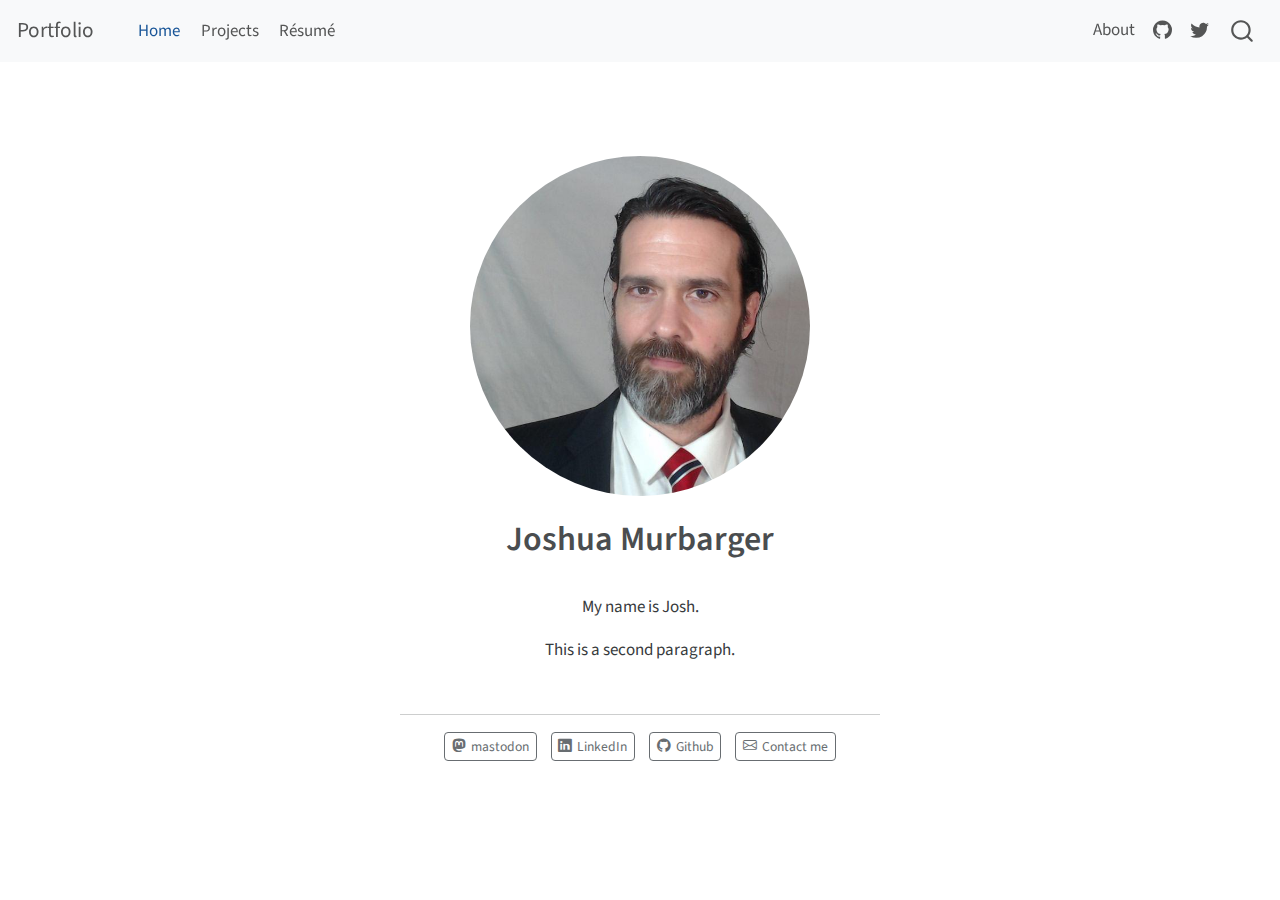
==== docs/index.html @ 5916e563 "commit attempt web files" ====
<!DOCTYPE html>
<html xmlns="http://www.w3.org/1999/xhtml" lang="en" xml:lang="en"><head>

<meta charset="utf-8">
<meta name="generator" content="quarto-1.3.450">

<meta name="viewport" content="width=device-width, initial-scale=1.0, user-scalable=yes">


<title>Portfolio - Joshua Murbarger</title>
<style>
code{white-space: pre-wrap;}
span.smallcaps{font-variant: small-caps;}
div.columns{display: flex; gap: min(4vw, 1.5em);}
div.column{flex: auto; overflow-x: auto;}
div.hanging-indent{margin-left: 1.5em; text-indent: -1.5em;}
ul.task-list{list-style: none;}
ul.task-list li input[type="checkbox"] {
  width: 0.8em;
  margin: 0 0.8em 0.2em -1em; /* quarto-specific, see https://github.com/quarto-dev/quarto-cli/issues/4556 */ 
  vertical-align: middle;
}
</style>


<script src="site_libs/quarto-nav/quarto-nav.js"></script>
<script src="site_libs/quarto-nav/headroom.min.js"></script>
<script src="site_libs/clipboard/clipboard.min.js"></script>
<script src="site_libs/quarto-search/autocomplete.umd.js"></script>
<script src="site_libs/quarto-search/fuse.min.js"></script>
<script src="site_libs/quarto-search/quarto-search.js"></script>
<meta name="quarto:offset" content="./">
<script src="site_libs/quarto-html/quarto.js"></script>
<script src="site_libs/quarto-html/popper.min.js"></script>
<script src="site_libs/quarto-html/tippy.umd.min.js"></script>
<link href="site_libs/quarto-html/tippy.css" rel="stylesheet">
<link href="site_libs/quarto-html/quarto-syntax-highlighting.css" rel="stylesheet" id="quarto-text-highlighting-styles">
<script src="site_libs/bootstrap/bootstrap.min.js"></script>
<link href="site_libs/bootstrap/bootstrap-icons.css" rel="stylesheet">
<link href="site_libs/bootstrap/bootstrap.min.css" rel="stylesheet" id="quarto-bootstrap" data-mode="light">
<script id="quarto-search-options" type="application/json">{
  "location": "navbar",
  "copy-button": false,
  "collapse-after": 3,
  "panel-placement": "end",
  "type": "overlay",
  "limit": 20,
  "language": {
    "search-no-results-text": "No results",
    "search-matching-documents-text": "matching documents",
    "search-copy-link-title": "Copy link to search",
    "search-hide-matches-text": "Hide additional matches",
    "search-more-match-text": "more match in this document",
    "search-more-matches-text": "more matches in this document",
    "search-clear-button-title": "Clear",
    "search-detached-cancel-button-title": "Cancel",
    "search-submit-button-title": "Submit",
    "search-label": "Search"
  }
}</script>


<link rel="stylesheet" href="styles.css">
</head>

<body class="nav-fixed fullcontent">

<div id="quarto-search-results"></div>
  <header id="quarto-header" class="headroom fixed-top">
    <nav class="navbar navbar-expand-lg navbar-dark ">
      <div class="navbar-container container-fluid">
      <div class="navbar-brand-container">
    <a class="navbar-brand" href="./index.html">
    <span class="navbar-title">Portfolio</span>
    </a>
  </div>
            <div id="quarto-search" class="" title="Search"></div>
          <button class="navbar-toggler" type="button" data-bs-toggle="collapse" data-bs-target="#navbarCollapse" aria-controls="navbarCollapse" aria-expanded="false" aria-label="Toggle navigation" onclick="if (window.quartoToggleHeadroom) { window.quartoToggleHeadroom(); }">
  <span class="navbar-toggler-icon"></span>
</button>
          <div class="collapse navbar-collapse" id="navbarCollapse">
            <ul class="navbar-nav navbar-nav-scroll me-auto">
  <li class="nav-item">
    <a class="nav-link active" href="./index.html" rel="" target="" aria-current="page">
 <span class="menu-text">Home</span></a>
  </li>  
  <li class="nav-item">
    <a class="nav-link" href="./projects.html" rel="" target="">
 <span class="menu-text">Projects</span></a>
  </li>  
  <li class="nav-item">
    <a class="nav-link" href="./resume.html" rel="" target="">
 <span class="menu-text">Résumé</span></a>
  </li>  
</ul>
            <ul class="navbar-nav navbar-nav-scroll ms-auto">
  <li class="nav-item">
    <a class="nav-link" href="./about.html" rel="" target="">
 <span class="menu-text">About</span></a>
  </li>  
  <li class="nav-item compact">
    <a class="nav-link" href="https://github.com/" rel="" target=""><i class="bi bi-github" role="img">
</i> 
 <span class="menu-text"></span></a>
  </li>  
  <li class="nav-item compact">
    <a class="nav-link" href="https://twitter.com" rel="" target=""><i class="bi bi-twitter" role="img">
</i> 
 <span class="menu-text"></span></a>
  </li>  
</ul>
            <div class="quarto-navbar-tools">
</div>
          </div> <!-- /navcollapse -->
      </div> <!-- /container-fluid -->
    </nav>
</header>
<!-- content -->
<div id="quarto-content" class="quarto-container page-columns page-rows-contents page-layout-article page-navbar">
<!-- sidebar -->
<!-- margin-sidebar -->
    
<!-- main -->
<div class="quarto-about-jolla">
  <img src="images/linkedinpic.jpg" class="about-image
  round " style="height: 20em; width: 20em;">
 <header id="title-block-header" class="quarto-title-block default">
<div class="quarto-title">
<h1 class="title">Joshua Murbarger</h1>
</div>
<div class="quarto-title-meta">
  </div>
</header><main class="content" id="quarto-document-content">
<p>My name is Josh.</p>
<p>This is a second paragraph.</p>


</main> 
  <hr class="about-sep">
   <div class="about-links">
  <a href="https://fosstodon.org/@JMurb" class="about-link" rel="" target="">
    <i class="bi bi-mastodon"></i>
     <span class="about-link-text">mastodon</span>
  </a>
  <a href="https://www.linkedin.com/in/joshua-murbarger-439962225/" class="about-link" rel="" target="">
    <i class="bi bi-linkedin"></i>
     <span class="about-link-text">LinkedIn</span>
  </a>
  <a href="https://github.com/JMurb" class="about-link" rel="" target="">
    <i class="bi bi-github"></i>
     <span class="about-link-text">Github</span>
  </a>
  <a href="mailto:joshua.murbarger@gmail.com" class="about-link" rel="" target="">
    <i class="bi bi-envelope"></i>
     <span class="about-link-text">Contact me</span>
  </a>
</div>
</div>
 <!-- /main -->
<script id="quarto-html-after-body" type="application/javascript">
window.document.addEventListener("DOMContentLoaded", function (event) {
  const toggleBodyColorMode = (bsSheetEl) => {
    const mode = bsSheetEl.getAttribute("data-mode");
    const bodyEl = window.document.querySelector("body");
    if (mode === "dark") {
      bodyEl.classList.add("quarto-dark");
      bodyEl.classList.remove("quarto-light");
    } else {
      bodyEl.classList.add("quarto-light");
      bodyEl.classList.remove("quarto-dark");
    }
  }
  const toggleBodyColorPrimary = () => {
    const bsSheetEl = window.document.querySelector("link#quarto-bootstrap");
    if (bsSheetEl) {
      toggleBodyColorMode(bsSheetEl);
    }
  }
  toggleBodyColorPrimary();  
  const isCodeAnnotation = (el) => {
    for (const clz of el.classList) {
      if (clz.startsWith('code-annotation-')) {                     
        return true;
      }
    }
    return false;
  }
  const clipboard = new window.ClipboardJS('.code-copy-button', {
    text: function(trigger) {
      const codeEl = trigger.previousElementSibling.cloneNode(true);
      for (const childEl of codeEl.children) {
        if (isCodeAnnotation(childEl)) {
          childEl.remove();
        }
      }
      return codeEl.innerText;
    }
  });
  clipboard.on('success', function(e) {
    // button target
    const button = e.trigger;
    // don't keep focus
    button.blur();
    // flash "checked"
    button.classList.add('code-copy-button-checked');
    var currentTitle = button.getAttribute("title");
    button.setAttribute("title", "Copied!");
    let tooltip;
    if (window.bootstrap) {
      button.setAttribute("data-bs-toggle", "tooltip");
      button.setAttribute("data-bs-placement", "left");
      button.setAttribute("data-bs-title", "Copied!");
      tooltip = new bootstrap.Tooltip(button, 
        { trigger: "manual", 
          customClass: "code-copy-button-tooltip",
          offset: [0, -8]});
      tooltip.show();    
    }
    setTimeout(function() {
      if (tooltip) {
        tooltip.hide();
        button.removeAttribute("data-bs-title");
        button.removeAttribute("data-bs-toggle");
        button.removeAttribute("data-bs-placement");
      }
      button.setAttribute("title", currentTitle);
      button.classList.remove('code-copy-button-checked');
    }, 1000);
    // clear code selection
    e.clearSelection();
  });
  function tippyHover(el, contentFn) {
    const config = {
      allowHTML: true,
      content: contentFn,
      maxWidth: 500,
      delay: 100,
      arrow: false,
      appendTo: function(el) {
          return el.parentElement;
      },
      interactive: true,
      interactiveBorder: 10,
      theme: 'quarto',
      placement: 'bottom-start'
    };
    window.tippy(el, config); 
  }
  const noterefs = window.document.querySelectorAll('a[role="doc-noteref"]');
  for (var i=0; i<noterefs.length; i++) {
    const ref = noterefs[i];
    tippyHover(ref, function() {
      // use id or data attribute instead here
      let href = ref.getAttribute('data-footnote-href') || ref.getAttribute('href');
      try { href = new URL(href).hash; } catch {}
      const id = href.replace(/^#\/?/, "");
      const note = window.document.getElementById(id);
      return note.innerHTML;
    });
  }
      let selectedAnnoteEl;
      const selectorForAnnotation = ( cell, annotation) => {
        let cellAttr = 'data-code-cell="' + cell + '"';
        let lineAttr = 'data-code-annotation="' +  annotation + '"';
        const selector = 'span[' + cellAttr + '][' + lineAttr + ']';
        return selector;
      }
      const selectCodeLines = (annoteEl) => {
        const doc = window.document;
        const targetCell = annoteEl.getAttribute("data-target-cell");
        const targetAnnotation = annoteEl.getAttribute("data-target-annotation");
        const annoteSpan = window.document.querySelector(selectorForAnnotation(targetCell, targetAnnotation));
        const lines = annoteSpan.getAttribute("data-code-lines").split(",");
        const lineIds = lines.map((line) => {
          return targetCell + "-" + line;
        })
        let top = null;
        let height = null;
        let parent = null;
        if (lineIds.length > 0) {
            //compute the position of the single el (top and bottom and make a div)
            const el = window.document.getElementById(lineIds[0]);
            top = el.offsetTop;
            height = el.offsetHeight;
            parent = el.parentElement.parentElement;
          if (lineIds.length > 1) {
            const lastEl = window.document.getElementById(lineIds[lineIds.length - 1]);
            const bottom = lastEl.offsetTop + lastEl.offsetHeight;
            height = bottom - top;
          }
          if (top !== null && height !== null && parent !== null) {
            // cook up a div (if necessary) and position it 
            let div = window.document.getElementById("code-annotation-line-highlight");
            if (div === null) {
              div = window.document.createElement("div");
              div.setAttribute("id", "code-annotation-line-highlight");
              div.style.position = 'absolute';
              parent.appendChild(div);
            }
            div.style.top = top - 2 + "px";
            div.style.height = height + 4 + "px";
            let gutterDiv = window.document.getElementById("code-annotation-line-highlight-gutter");
            if (gutterDiv === null) {
              gutterDiv = window.document.createElement("div");
              gutterDiv.setAttribute("id", "code-annotation-line-highlight-gutter");
              gutterDiv.style.position = 'absolute';
              const codeCell = window.document.getElementById(targetCell);
              const gutter = codeCell.querySelector('.code-annotation-gutter');
              gutter.appendChild(gutterDiv);
            }
            gutterDiv.style.top = top - 2 + "px";
            gutterDiv.style.height = height + 4 + "px";
          }
          selectedAnnoteEl = annoteEl;
        }
      };
      const unselectCodeLines = () => {
        const elementsIds = ["code-annotation-line-highlight", "code-annotation-line-highlight-gutter"];
        elementsIds.forEach((elId) => {
          const div = window.document.getElementById(elId);
          if (div) {
            div.remove();
          }
        });
        selectedAnnoteEl = undefined;
      };
      // Attach click handler to the DT
      const annoteDls = window.document.querySelectorAll('dt[data-target-cell]');
      for (const annoteDlNode of annoteDls) {
        annoteDlNode.addEventListener('click', (event) => {
          const clickedEl = event.target;
          if (clickedEl !== selectedAnnoteEl) {
            unselectCodeLines();
            const activeEl = window.document.querySelector('dt[data-target-cell].code-annotation-active');
            if (activeEl) {
              activeEl.classList.remove('code-annotation-active');
            }
            selectCodeLines(clickedEl);
            clickedEl.classList.add('code-annotation-active');
          } else {
            // Unselect the line
            unselectCodeLines();
            clickedEl.classList.remove('code-annotation-active');
          }
        });
      }
  const findCites = (el) => {
    const parentEl = el.parentElement;
    if (parentEl) {
      const cites = parentEl.dataset.cites;
      if (cites) {
        return {
          el,
          cites: cites.split(' ')
        };
      } else {
        return findCites(el.parentElement)
      }
    } else {
      return undefined;
    }
  };
  var bibliorefs = window.document.querySelectorAll('a[role="doc-biblioref"]');
  for (var i=0; i<bibliorefs.length; i++) {
    const ref = bibliorefs[i];
    const citeInfo = findCites(ref);
    if (citeInfo) {
      tippyHover(citeInfo.el, function() {
        var popup = window.document.createElement('div');
        citeInfo.cites.forEach(function(cite) {
          var citeDiv = window.document.createElement('div');
          citeDiv.classList.add('hanging-indent');
          citeDiv.classList.add('csl-entry');
          var biblioDiv = window.document.getElementById('ref-' + cite);
          if (biblioDiv) {
            citeDiv.innerHTML = biblioDiv.innerHTML;
          }
          popup.appendChild(citeDiv);
        });
        return popup.innerHTML;
      });
    }
  }
});
</script>
</div> <!-- /content -->



</body></html>
---- docs/site_libs/quarto-html/tippy.css ----
.tippy-box[data-animation=fade][data-state=hidden]{opacity:0}[data-tippy-root]{max-width:calc(100vw - 10px)}.tippy-box{position:relative;background-color:#333;color:#fff;border-radius:4px;font-size:14px;line-height:1.4;white-space:normal;outline:0;transition-property:transform,visibility,opacity}.tippy-box[data-placement^=top]>.tippy-arrow{bottom:0}.tippy-box[data-placement^=top]>.tippy-arrow:before{bottom:-7px;left:0;border-width:8px 8px 0;border-top-color:initial;transform-origin:center top}.tippy-box[data-placement^=bottom]>.tippy-arrow{top:0}.tippy-box[data-placement^=bottom]>.tippy-arrow:before{top:-7px;left:0;border-width:0 8px 8px;border-bottom-color:initial;transform-origin:center bottom}.tippy-box[data-placement^=left]>.tippy-arrow{right:0}.tippy-box[data-placement^=left]>.tippy-arrow:before{border-width:8px 0 8px 8px;border-left-color:initial;right:-7px;transform-origin:center left}.tippy-box[data-placement^=right]>.tippy-arrow{left:0}.tippy-box[data-placement^=right]>.tippy-arrow:before{left:-7px;border-width:8px 8px 8px 0;border-right-color:initial;transform-origin:center right}.tippy-box[data-inertia][data-state=visible]{transition-timing-function:cubic-bezier(.54,1.5,.38,1.11)}.tippy-arrow{width:16px;height:16px;color:#333}.tippy-arrow:before{content:"";position:absolute;border-color:transparent;border-style:solid}.tippy-content{position:relative;padding:5px 9px;z-index:1}
---- docs/site_libs/quarto-html/quarto-syntax-highlighting.css ----
/* quarto syntax highlight colors */
:root {
  --quarto-hl-ot-color: #003B4F;
  --quarto-hl-at-color: #657422;
  --quarto-hl-ss-color: #20794D;
  --quarto-hl-an-color: #5E5E5E;
  --quarto-hl-fu-color: #4758AB;
  --quarto-hl-st-color: #20794D;
  --quarto-hl-cf-color: #003B4F;
  --quarto-hl-op-color: #5E5E5E;
  --quarto-hl-er-color: #AD0000;
  --quarto-hl-bn-color: #AD0000;
  --quarto-hl-al-color: #AD0000;
  --quarto-hl-va-color: #111111;
  --quarto-hl-bu-color: inherit;
  --quarto-hl-ex-color: inherit;
  --quarto-hl-pp-color: #AD0000;
  --quarto-hl-in-color: #5E5E5E;
  --quarto-hl-vs-color: #20794D;
  --quarto-hl-wa-color: #5E5E5E;
  --quarto-hl-do-color: #5E5E5E;
  --quarto-hl-im-color: #00769E;
  --quarto-hl-ch-color: #20794D;
  --quarto-hl-dt-color: #AD0000;
  --quarto-hl-fl-color: #AD0000;
  --quarto-hl-co-color: #5E5E5E;
  --quarto-hl-cv-color: #5E5E5E;
  --quarto-hl-cn-color: #8f5902;
  --quarto-hl-sc-color: #5E5E5E;
  --quarto-hl-dv-color: #AD0000;
  --quarto-hl-kw-color: #003B4F;
}

/* other quarto variables */
:root {
  --quarto-font-monospace: SFMono-Regular, Menlo, Monaco, Consolas, "Liberation Mono", "Courier New", monospace;
}

pre > code.sourceCode > span {
  color: #003B4F;
}

code span {
  color: #003B4F;
}

code.sourceCode > span {
  color: #003B4F;
}

div.sourceCode,
div.sourceCode pre.sourceCode {
  color: #003B4F;
}

code span.ot {
  color: #003B4F;
  font-style: inherit;
}

code span.at {
  color: #657422;
  font-style: inherit;
}

code span.ss {
  color: #20794D;
  font-style: inherit;
}

code span.an {
  color: #5E5E5E;
  font-style: inherit;
}

code span.fu {
  color: #4758AB;
  font-style: inherit;
}

code span.st {
  color: #20794D;
  font-style: inherit;
}

code span.cf {
  color: #003B4F;
  font-style: inherit;
}

code span.op {
  color: #5E5E5E;
  font-style: inherit;
}

code span.er {
  color: #AD0000;
  font-style: inherit;
}

code span.bn {
  color: #AD0000;
  font-style: inherit;
}

code span.al {
  color: #AD0000;
  font-style: inherit;
}

code span.va {
  color: #111111;
  font-style: inherit;
}

code span.bu {
  font-style: inherit;
}

code span.ex {
  font-style: inherit;
}

code span.pp {
  color: #AD0000;
  font-style: inherit;
}

code span.in {
  color: #5E5E5E;
  font-style: inherit;
}

code span.vs {
  color: #20794D;
  font-style: inherit;
}

code span.wa {
  color: #5E5E5E;
  font-style: italic;
}

code span.do {
  color: #5E5E5E;
  font-style: italic;
}

code span.im {
  color: #00769E;
  font-style: inherit;
}

code span.ch {
  color: #20794D;
  font-style: inherit;
}

code span.dt {
  color: #AD0000;
  font-style: inherit;
}

code span.fl {
  color: #AD0000;
  font-style: inherit;
}

code span.co {
  color: #5E5E5E;
  font-style: inherit;
}

code span.cv {
  color: #5E5E5E;
  font-style: italic;
}

code span.cn {
  color: #8f5902;
  font-style: inherit;
}

code span.sc {
  color: #5E5E5E;
  font-style: inherit;
}

code span.dv {
  color: #AD0000;
  font-style: inherit;
}

code span.kw {
  color: #003B4F;
  font-style: inherit;
}

.prevent-inlining {
  content: "</";
}

/*# sourceMappingURL=debc5d5d77c3f9108843748ff7464032.css.map */
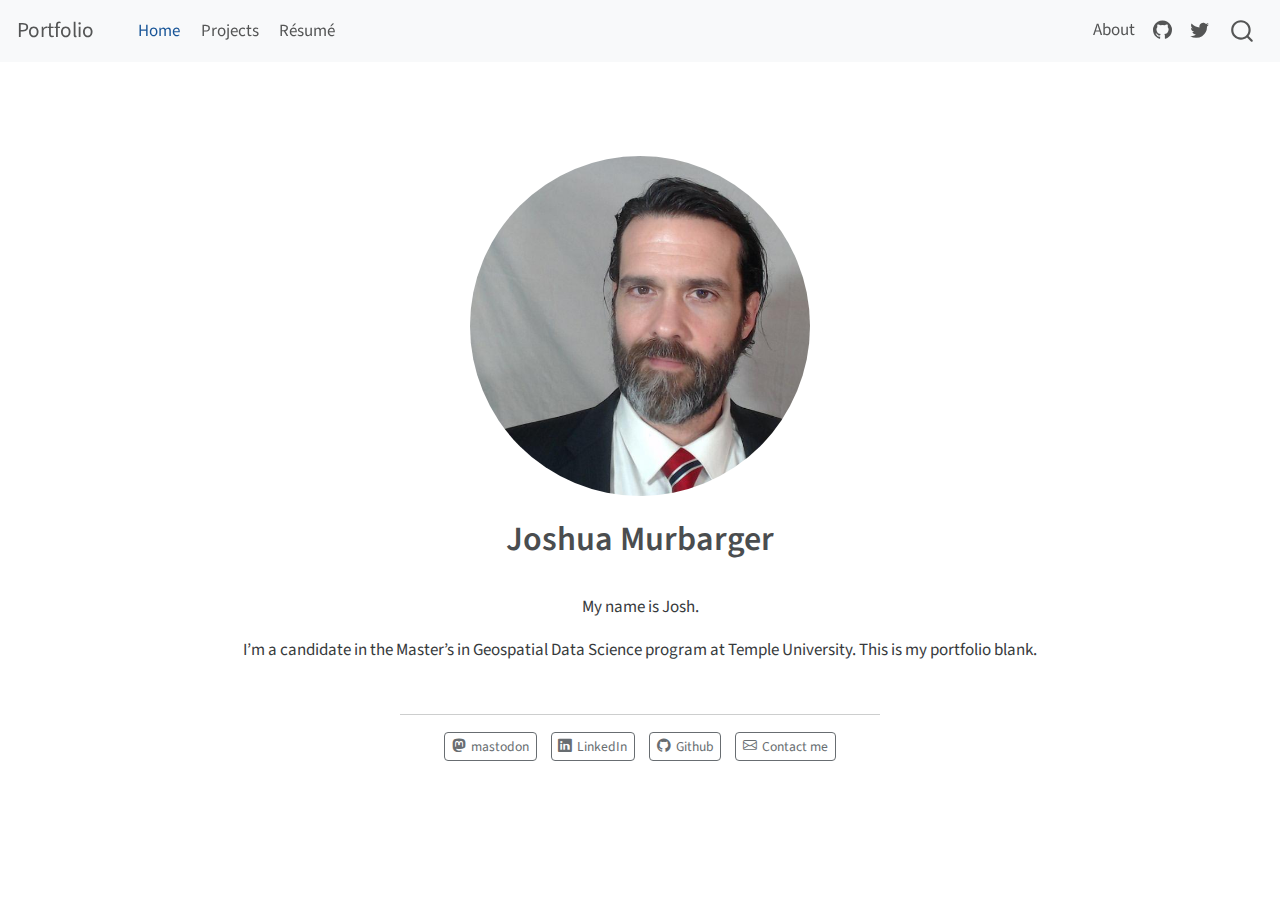
==== commit 7d484fd0: "update project2" ====
--- a/docs/index.html
+++ b/docs/index.html
@@ -132,7 +132,7 @@
   </div>
 </header><main class="content" id="quarto-document-content">
 <p>My name is Josh.</p>
-<p>This is a second paragraph.</p>
+<p>I’m a candidate in the Master’s in Geospatial Data Science program at Temple University. This is my portfolio blank.</p>
 
 
 </main> 
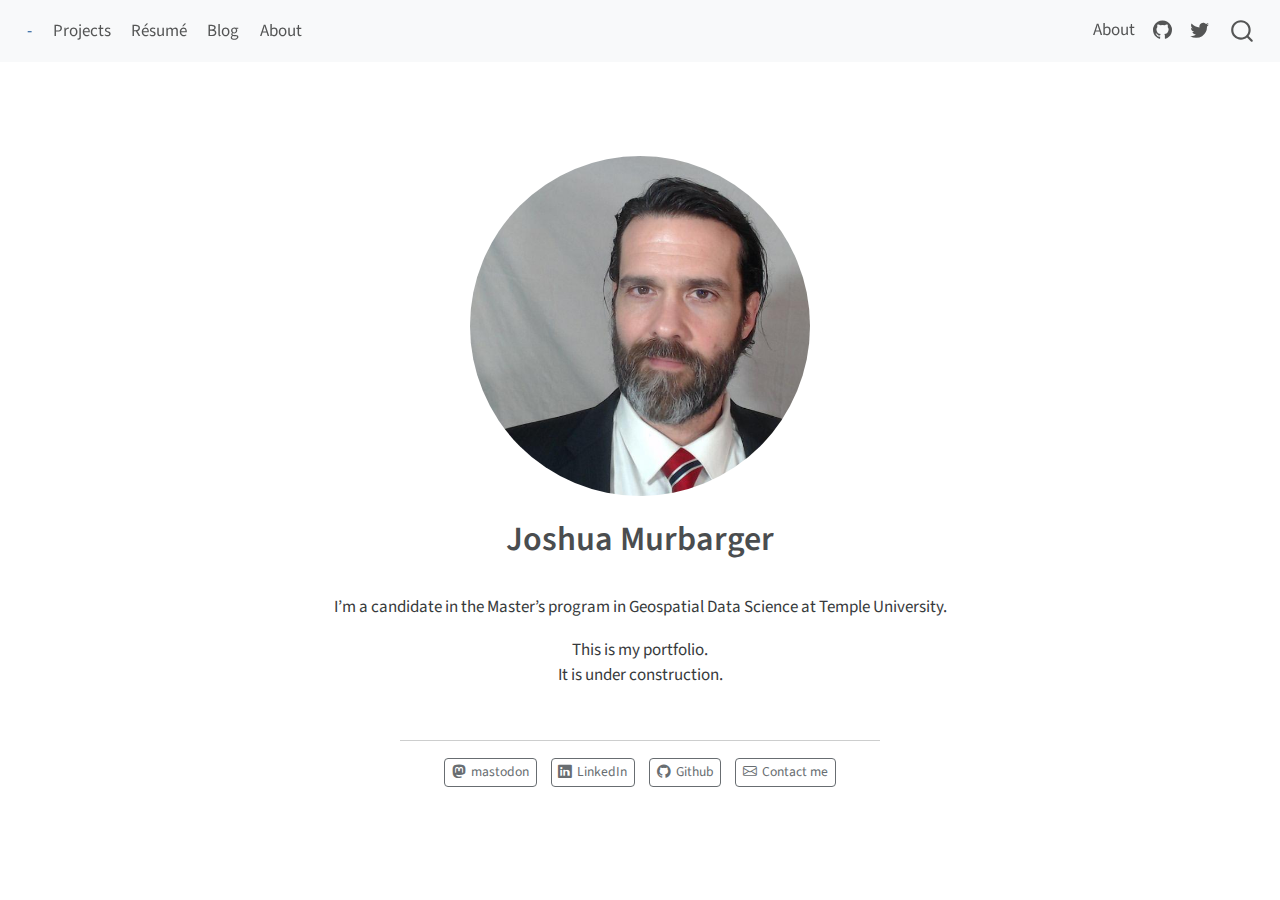
==== commit f5c0403b: "upagain" ====
--- a/docs/index.html
+++ b/docs/index.html
@@ -7,7 +7,7 @@
 <meta name="viewport" content="width=device-width, initial-scale=1.0, user-scalable=yes">
 
 
-<title>Portfolio - Joshua Murbarger</title>
+<title>Joshua Murbarger</title>
 <style>
 code{white-space: pre-wrap;}
 span.smallcaps{font-variant: small-caps;}
@@ -60,7 +60,7 @@
 }</script>
 
 
-<link rel="stylesheet" href="styles.css">
+<link rel="stylesheet" href="style/styles.scss">
 </head>
 
 <body class="nav-fixed fullcontent">
@@ -69,11 +69,6 @@
   <header id="quarto-header" class="headroom fixed-top">
     <nav class="navbar navbar-expand-lg navbar-dark ">
       <div class="navbar-container container-fluid">
-      <div class="navbar-brand-container">
-    <a class="navbar-brand" href="./index.html">
-    <span class="navbar-title">Portfolio</span>
-    </a>
-  </div>
             <div id="quarto-search" class="" title="Search"></div>
           <button class="navbar-toggler" type="button" data-bs-toggle="collapse" data-bs-target="#navbarCollapse" aria-controls="navbarCollapse" aria-expanded="false" aria-label="Toggle navigation" onclick="if (window.quartoToggleHeadroom) { window.quartoToggleHeadroom(); }">
   <span class="navbar-toggler-icon"></span>
@@ -82,7 +77,7 @@
             <ul class="navbar-nav navbar-nav-scroll me-auto">
   <li class="nav-item">
     <a class="nav-link active" href="./index.html" rel="" target="" aria-current="page">
- <span class="menu-text">Home</span></a>
+ <span class="menu-text">-</span></a>
   </li>  
   <li class="nav-item">
     <a class="nav-link" href="./projects.html" rel="" target="">
@@ -91,6 +86,14 @@
   <li class="nav-item">
     <a class="nav-link" href="./resume.html" rel="" target="">
  <span class="menu-text">Résumé</span></a>
+  </li>  
+  <li class="nav-item">
+    <a class="nav-link" href="./blog.html" rel="" target="">
+ <span class="menu-text">Blog</span></a>
+  </li>  
+  <li class="nav-item">
+    <a class="nav-link" href="./index.html" rel="" target="">
+ <span class="menu-text">About</span></a>
   </li>  
 </ul>
             <ul class="navbar-nav navbar-nav-scroll ms-auto">
@@ -131,8 +134,10 @@
 <div class="quarto-title-meta">
   </div>
 </header><main class="content" id="quarto-document-content">
-<p>My name is Josh.</p>
-<p>I’m a candidate in the Master’s in Geospatial Data Science program at Temple University. This is my portfolio blank.</p>
+<p>I’m a candidate in the Master’s program in Geospatial Data Science at Temple University.<br>
+</p>
+<p>This is my portfolio.<br>
+It is under construction.</p>
 
 
 </main> 
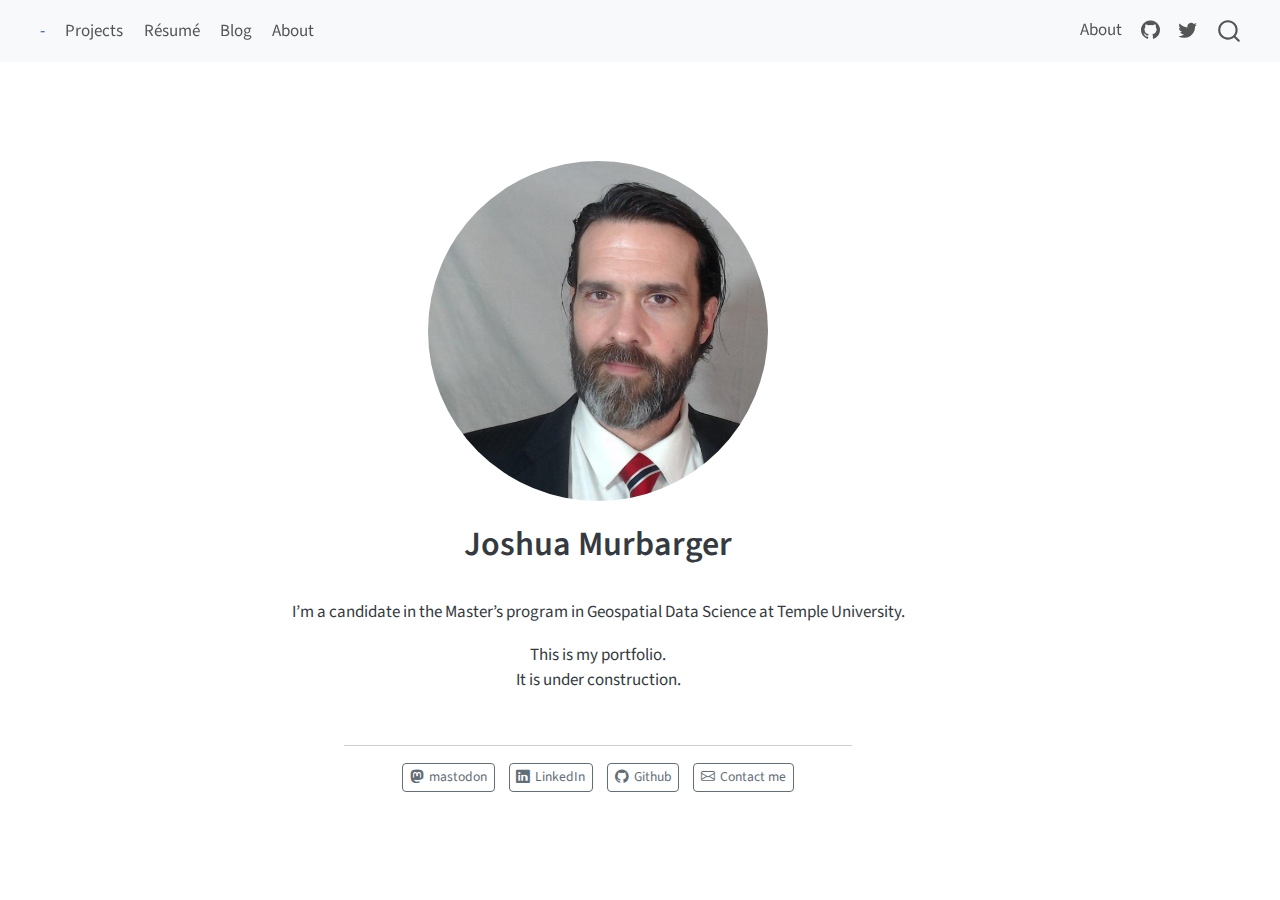
==== commit 7473b056: "rerendered" ====
--- a/docs/index.html
+++ b/docs/index.html
@@ -2,7 +2,7 @@
 <html xmlns="http://www.w3.org/1999/xhtml" lang="en" xml:lang="en"><head>
 
 <meta charset="utf-8">
-<meta name="generator" content="quarto-1.3.450">
+<meta name="generator" content="quarto-1.4.550">
 
 <meta name="viewport" content="width=device-width, initial-scale=1.0, user-scalable=yes">
 
@@ -44,7 +44,13 @@
   "collapse-after": 3,
   "panel-placement": "end",
   "type": "overlay",
-  "limit": 20,
+  "limit": 50,
+  "keyboard-shortcut": [
+    "f",
+    "/",
+    "s"
+  ],
+  "show-item-context": false,
   "language": {
     "search-no-results-text": "No results",
     "search-matching-documents-text": "matching documents",
@@ -53,6 +59,7 @@
     "search-more-match-text": "more match in this document",
     "search-more-matches-text": "more matches in this document",
     "search-clear-button-title": "Clear",
+    "search-text-placeholder": "",
     "search-detached-cancel-button-title": "Cancel",
     "search-submit-button-title": "Submit",
     "search-label": "Search"
@@ -67,7 +74,7 @@
 
 <div id="quarto-search-results"></div>
   <header id="quarto-header" class="headroom fixed-top">
-    <nav class="navbar navbar-expand-lg navbar-dark ">
+    <nav class="navbar navbar-expand-lg " data-bs-theme="dark">
       <div class="navbar-container container-fluid">
             <div id="quarto-search" class="" title="Search"></div>
           <button class="navbar-toggler" type="button" data-bs-toggle="collapse" data-bs-target="#navbarCollapse" aria-controls="navbarCollapse" aria-expanded="false" aria-label="Toggle navigation" onclick="if (window.quartoToggleHeadroom) { window.quartoToggleHeadroom(); }">
@@ -76,45 +83,45 @@
           <div class="collapse navbar-collapse" id="navbarCollapse">
             <ul class="navbar-nav navbar-nav-scroll me-auto">
   <li class="nav-item">
-    <a class="nav-link active" href="./index.html" rel="" target="" aria-current="page">
- <span class="menu-text">-</span></a>
+    <a class="nav-link active" href="./index.html" aria-current="page"> 
+<span class="menu-text">-</span></a>
   </li>  
   <li class="nav-item">
-    <a class="nav-link" href="./projects.html" rel="" target="">
- <span class="menu-text">Projects</span></a>
+    <a class="nav-link" href="./projects.html"> 
+<span class="menu-text">Projects</span></a>
   </li>  
   <li class="nav-item">
-    <a class="nav-link" href="./resume.html" rel="" target="">
- <span class="menu-text">Résumé</span></a>
+    <a class="nav-link" href="./resume.html"> 
+<span class="menu-text">Résumé</span></a>
   </li>  
   <li class="nav-item">
-    <a class="nav-link" href="./blog.html" rel="" target="">
- <span class="menu-text">Blog</span></a>
+    <a class="nav-link" href="./blog.html"> 
+<span class="menu-text">Blog</span></a>
   </li>  
   <li class="nav-item">
-    <a class="nav-link" href="./index.html" rel="" target="">
- <span class="menu-text">About</span></a>
+    <a class="nav-link" href="./index.html"> 
+<span class="menu-text">About</span></a>
   </li>  
 </ul>
             <ul class="navbar-nav navbar-nav-scroll ms-auto">
   <li class="nav-item">
-    <a class="nav-link" href="./about.html" rel="" target="">
- <span class="menu-text">About</span></a>
+    <a class="nav-link" href="./about.html"> 
+<span class="menu-text">About</span></a>
   </li>  
   <li class="nav-item compact">
-    <a class="nav-link" href="https://github.com/" rel="" target=""><i class="bi bi-github" role="img">
+    <a class="nav-link" href="https://github.com/"> <i class="bi bi-github" role="img">
 </i> 
- <span class="menu-text"></span></a>
+<span class="menu-text"></span></a>
   </li>  
   <li class="nav-item compact">
-    <a class="nav-link" href="https://twitter.com" rel="" target=""><i class="bi bi-twitter" role="img">
+    <a class="nav-link" href="https://twitter.com"> <i class="bi bi-twitter" role="img">
 </i> 
- <span class="menu-text"></span></a>
+<span class="menu-text"></span></a>
   </li>  
 </ul>
-            <div class="quarto-navbar-tools">
+          </div> <!-- /navcollapse -->
+          <div class="quarto-navbar-tools">
 </div>
-          </div> <!-- /navcollapse -->
       </div> <!-- /container-fluid -->
     </nav>
 </header>
@@ -124,7 +131,7 @@
 <!-- margin-sidebar -->
     
 <!-- main -->
-<div class="quarto-about-jolla">
+<div class="quarto-about-jolla content">
   <img src="images/linkedinpic.jpg" class="about-image
   round " style="height: 20em; width: 20em;">
  <header id="title-block-header" class="quarto-title-block default">
@@ -234,10 +241,9 @@
     // clear code selection
     e.clearSelection();
   });
-  function tippyHover(el, contentFn) {
+  function tippyHover(el, contentFn, onTriggerFn, onUntriggerFn) {
     const config = {
       allowHTML: true,
-      content: contentFn,
       maxWidth: 500,
       delay: 100,
       arrow: false,
@@ -247,8 +253,17 @@
       interactive: true,
       interactiveBorder: 10,
       theme: 'quarto',
-      placement: 'bottom-start'
+      placement: 'bottom-start',
     };
+    if (contentFn) {
+      config.content = contentFn;
+    }
+    if (onTriggerFn) {
+      config.onTrigger = onTriggerFn;
+    }
+    if (onUntriggerFn) {
+      config.onUntrigger = onUntriggerFn;
+    }
     window.tippy(el, config); 
   }
   const noterefs = window.document.querySelectorAll('a[role="doc-noteref"]');
@@ -261,6 +276,125 @@
       const id = href.replace(/^#\/?/, "");
       const note = window.document.getElementById(id);
       return note.innerHTML;
+    });
+  }
+  const xrefs = window.document.querySelectorAll('a.quarto-xref');
+  const processXRef = (id, note) => {
+    // Strip column container classes
+    const stripColumnClz = (el) => {
+      el.classList.remove("page-full", "page-columns");
+      if (el.children) {
+        for (const child of el.children) {
+          stripColumnClz(child);
+        }
+      }
+    }
+    stripColumnClz(note)
+    if (id === null || id.startsWith('sec-')) {
+      // Special case sections, only their first couple elements
+      const container = document.createElement("div");
+      if (note.children && note.children.length > 2) {
+        container.appendChild(note.children[0].cloneNode(true));
+        for (let i = 1; i < note.children.length; i++) {
+          const child = note.children[i];
+          if (child.tagName === "P" && child.innerText === "") {
+            continue;
+          } else {
+            container.appendChild(child.cloneNode(true));
+            break;
+          }
+        }
+        if (window.Quarto?.typesetMath) {
+          window.Quarto.typesetMath(container);
+        }
+        return container.innerHTML
+      } else {
+        if (window.Quarto?.typesetMath) {
+          window.Quarto.typesetMath(note);
+        }
+        return note.innerHTML;
+      }
+    } else {
+      // Remove any anchor links if they are present
+      const anchorLink = note.querySelector('a.anchorjs-link');
+      if (anchorLink) {
+        anchorLink.remove();
+      }
+      if (window.Quarto?.typesetMath) {
+        window.Quarto.typesetMath(note);
+      }
+      // TODO in 1.5, we should make sure this works without a callout special case
+      if (note.classList.contains("callout")) {
+        return note.outerHTML;
+      } else {
+        return note.innerHTML;
+      }
+    }
+  }
+  for (var i=0; i<xrefs.length; i++) {
+    const xref = xrefs[i];
+    tippyHover(xref, undefined, function(instance) {
+      instance.disable();
+      let url = xref.getAttribute('href');
+      let hash = undefined; 
+      if (url.startsWith('#')) {
+        hash = url;
+      } else {
+        try { hash = new URL(url).hash; } catch {}
+      }
+      if (hash) {
+        const id = hash.replace(/^#\/?/, "");
+        const note = window.document.getElementById(id);
+        if (note !== null) {
+          try {
+            const html = processXRef(id, note.cloneNode(true));
+            instance.setContent(html);
+          } finally {
+            instance.enable();
+            instance.show();
+          }
+        } else {
+          // See if we can fetch this
+          fetch(url.split('#')[0])
+          .then(res => res.text())
+          .then(html => {
+            const parser = new DOMParser();
+            const htmlDoc = parser.parseFromString(html, "text/html");
+            const note = htmlDoc.getElementById(id);
+            if (note !== null) {
+              const html = processXRef(id, note);
+              instance.setContent(html);
+            } 
+          }).finally(() => {
+            instance.enable();
+            instance.show();
+          });
+        }
+      } else {
+        // See if we can fetch a full url (with no hash to target)
+        // This is a special case and we should probably do some content thinning / targeting
+        fetch(url)
+        .then(res => res.text())
+        .then(html => {
+          const parser = new DOMParser();
+          const htmlDoc = parser.parseFromString(html, "text/html");
+          const note = htmlDoc.querySelector('main.content');
+          if (note !== null) {
+            // This should only happen for chapter cross references
+            // (since there is no id in the URL)
+            // remove the first header
+            if (note.children.length > 0 && note.children[0].tagName === "HEADER") {
+              note.children[0].remove();
+            }
+            const html = processXRef(null, note);
+            instance.setContent(html);
+          } 
+        }).finally(() => {
+          instance.enable();
+          instance.show();
+        });
+      }
+    }, function(instance) {
     });
   }
       let selectedAnnoteEl;
@@ -304,6 +438,7 @@
             }
             div.style.top = top - 2 + "px";
             div.style.height = height + 4 + "px";
+            div.style.left = 0;
             let gutterDiv = window.document.getElementById("code-annotation-line-highlight-gutter");
             if (gutterDiv === null) {
               gutterDiv = window.document.createElement("div");
@@ -329,6 +464,32 @@
         });
         selectedAnnoteEl = undefined;
       };
+        // Handle positioning of the toggle
+    window.addEventListener(
+      "resize",
+      throttle(() => {
+        elRect = undefined;
+        if (selectedAnnoteEl) {
+          selectCodeLines(selectedAnnoteEl);
+        }
+      }, 10)
+    );
+    function throttle(fn, ms) {
+    let throttle = false;
+    let timer;
+      return (...args) => {
+        if(!throttle) { // first call gets through
+            fn.apply(this, args);
+            throttle = true;
+        } else { // all the others get throttled
+            if(timer) clearTimeout(timer); // cancel #2
+            timer = setTimeout(() => {
+              fn.apply(this, args);
+              timer = throttle = false;
+            }, ms);
+        }
+      };
+    }
       // Attach click handler to the DT
       const annoteDls = window.document.querySelectorAll('dt[data-target-cell]');
       for (const annoteDlNode of annoteDls) {
@@ -392,4 +553,5 @@
 
 
 
+
 </body></html>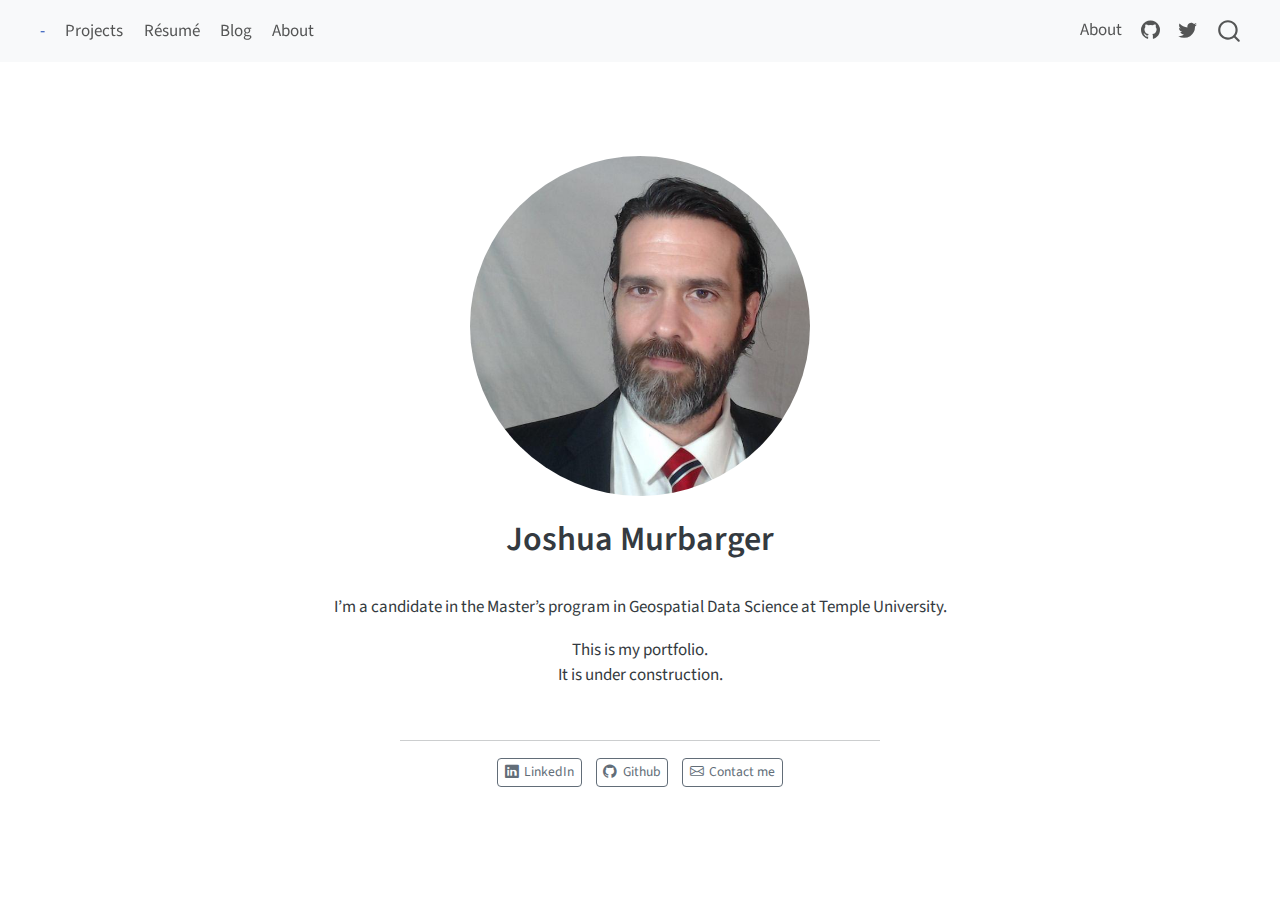
==== commit e894a482: "pull mastodon link" ====
--- a/docs/index.html
+++ b/docs/index.html
@@ -150,10 +150,6 @@
 </main> 
   <hr class="about-sep">
    <div class="about-links">
-  <a href="https://fosstodon.org/@JMurb" class="about-link" rel="" target="">
-    <i class="bi bi-mastodon"></i>
-     <span class="about-link-text">mastodon</span>
-  </a>
   <a href="https://www.linkedin.com/in/joshua-murbarger-439962225/" class="about-link" rel="" target="">
     <i class="bi bi-linkedin"></i>
      <span class="about-link-text">LinkedIn</span>
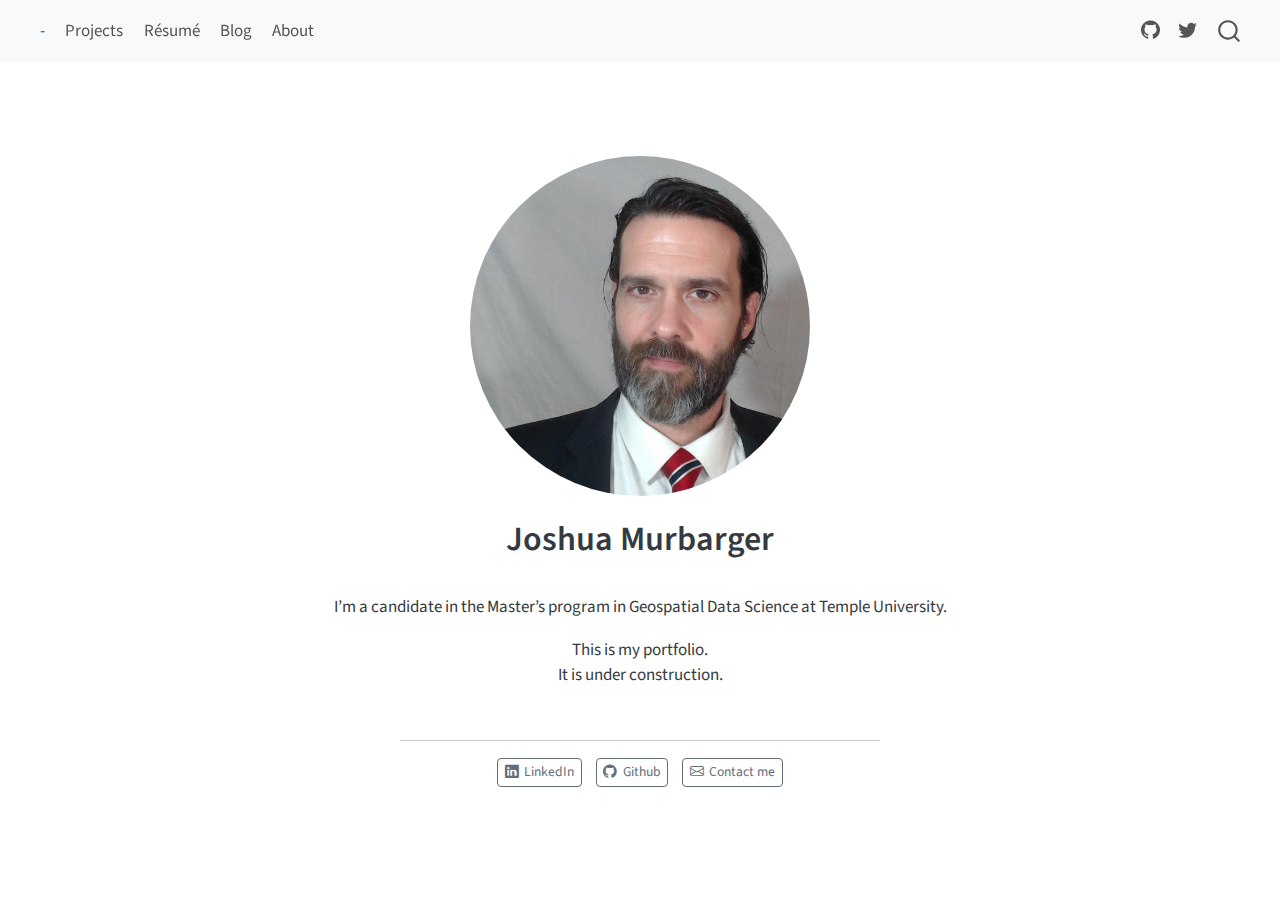
==== commit 7de424f9: "porfolio update includes" ====
--- a/docs/index.html
+++ b/docs/index.html
@@ -104,10 +104,6 @@
   </li>  
 </ul>
             <ul class="navbar-nav navbar-nav-scroll ms-auto">
-  <li class="nav-item">
-    <a class="nav-link" href="./about.html"> 
-<span class="menu-text">About</span></a>
-  </li>  
   <li class="nav-item compact">
     <a class="nav-link" href="https://github.com/"> <i class="bi bi-github" role="img">
 </i> 
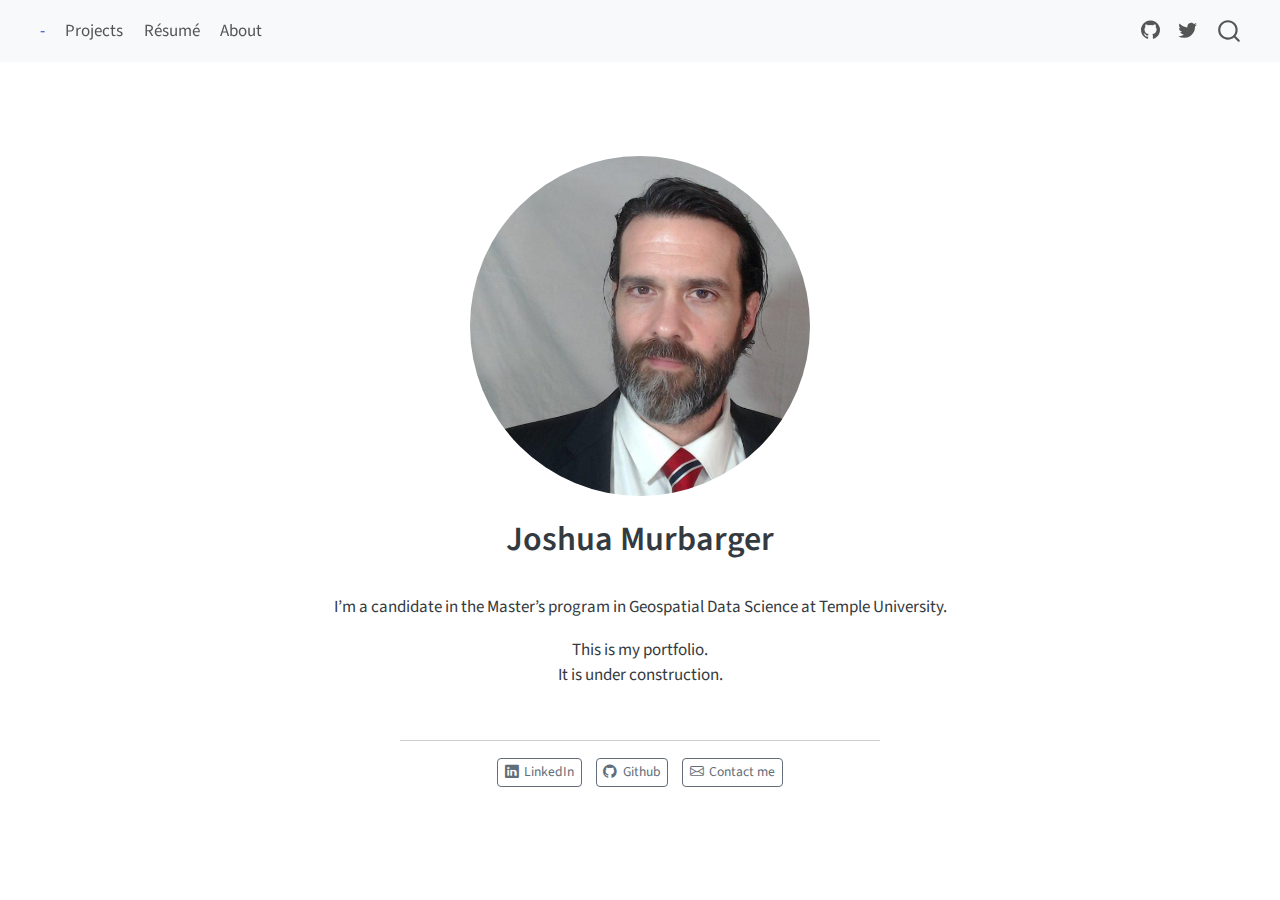
==== commit cc747abd: "Drop blog" ====
--- a/docs/index.html
+++ b/docs/index.html
@@ -93,10 +93,6 @@
   <li class="nav-item">
     <a class="nav-link" href="./resume.html"> 
 <span class="menu-text">Résumé</span></a>
-  </li>  
-  <li class="nav-item">
-    <a class="nav-link" href="./blog.html"> 
-<span class="menu-text">Blog</span></a>
   </li>  
   <li class="nav-item">
     <a class="nav-link" href="./index.html"> 
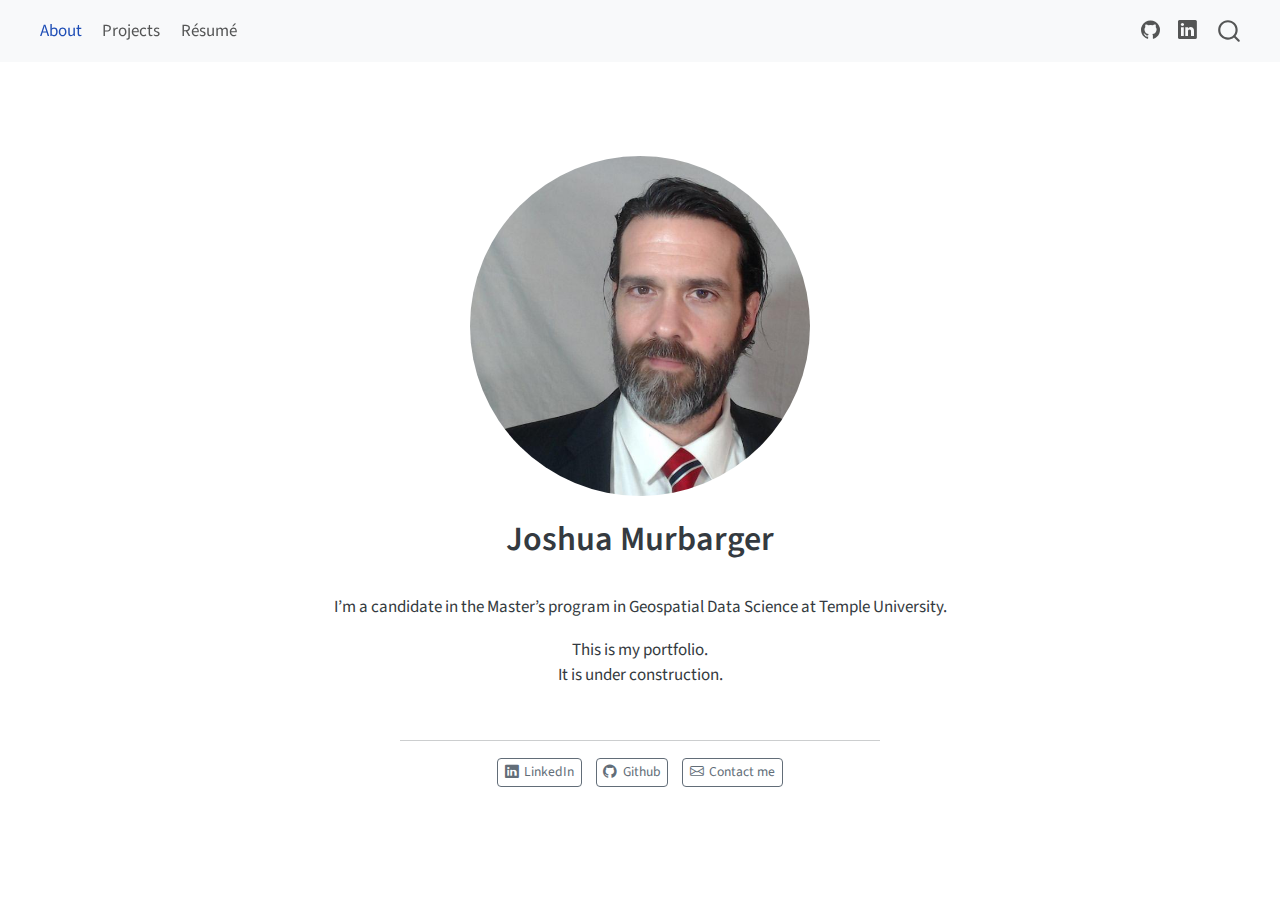
==== commit f82093ed: "Change icons" ====
--- a/docs/index.html
+++ b/docs/index.html
@@ -84,7 +84,7 @@
             <ul class="navbar-nav navbar-nav-scroll me-auto">
   <li class="nav-item">
     <a class="nav-link active" href="./index.html" aria-current="page"> 
-<span class="menu-text">-</span></a>
+<span class="menu-text">About</span></a>
   </li>  
   <li class="nav-item">
     <a class="nav-link" href="./projects.html"> 
@@ -94,19 +94,15 @@
     <a class="nav-link" href="./resume.html"> 
 <span class="menu-text">Résumé</span></a>
   </li>  
-  <li class="nav-item">
-    <a class="nav-link" href="./index.html"> 
-<span class="menu-text">About</span></a>
-  </li>  
 </ul>
             <ul class="navbar-nav navbar-nav-scroll ms-auto">
   <li class="nav-item compact">
-    <a class="nav-link" href="https://github.com/"> <i class="bi bi-github" role="img">
+    <a class="nav-link" href="https://github.com/JMurb"> <i class="bi bi-github" role="img">
 </i> 
 <span class="menu-text"></span></a>
   </li>  
   <li class="nav-item compact">
-    <a class="nav-link" href="https://twitter.com"> <i class="bi bi-twitter" role="img">
+    <a class="nav-link" href="https://www.linkedin.com/in/jmurb"> <i class="bi bi-linkedin" role="img">
 </i> 
 <span class="menu-text"></span></a>
   </li>  
@@ -142,7 +138,7 @@
 </main> 
   <hr class="about-sep">
    <div class="about-links">
-  <a href="https://www.linkedin.com/in/joshua-murbarger-439962225/" class="about-link" rel="" target="">
+  <a href="https://www.linkedin.com/in/jmurb" class="about-link" rel="" target="">
     <i class="bi bi-linkedin"></i>
      <span class="about-link-text">LinkedIn</span>
   </a>
